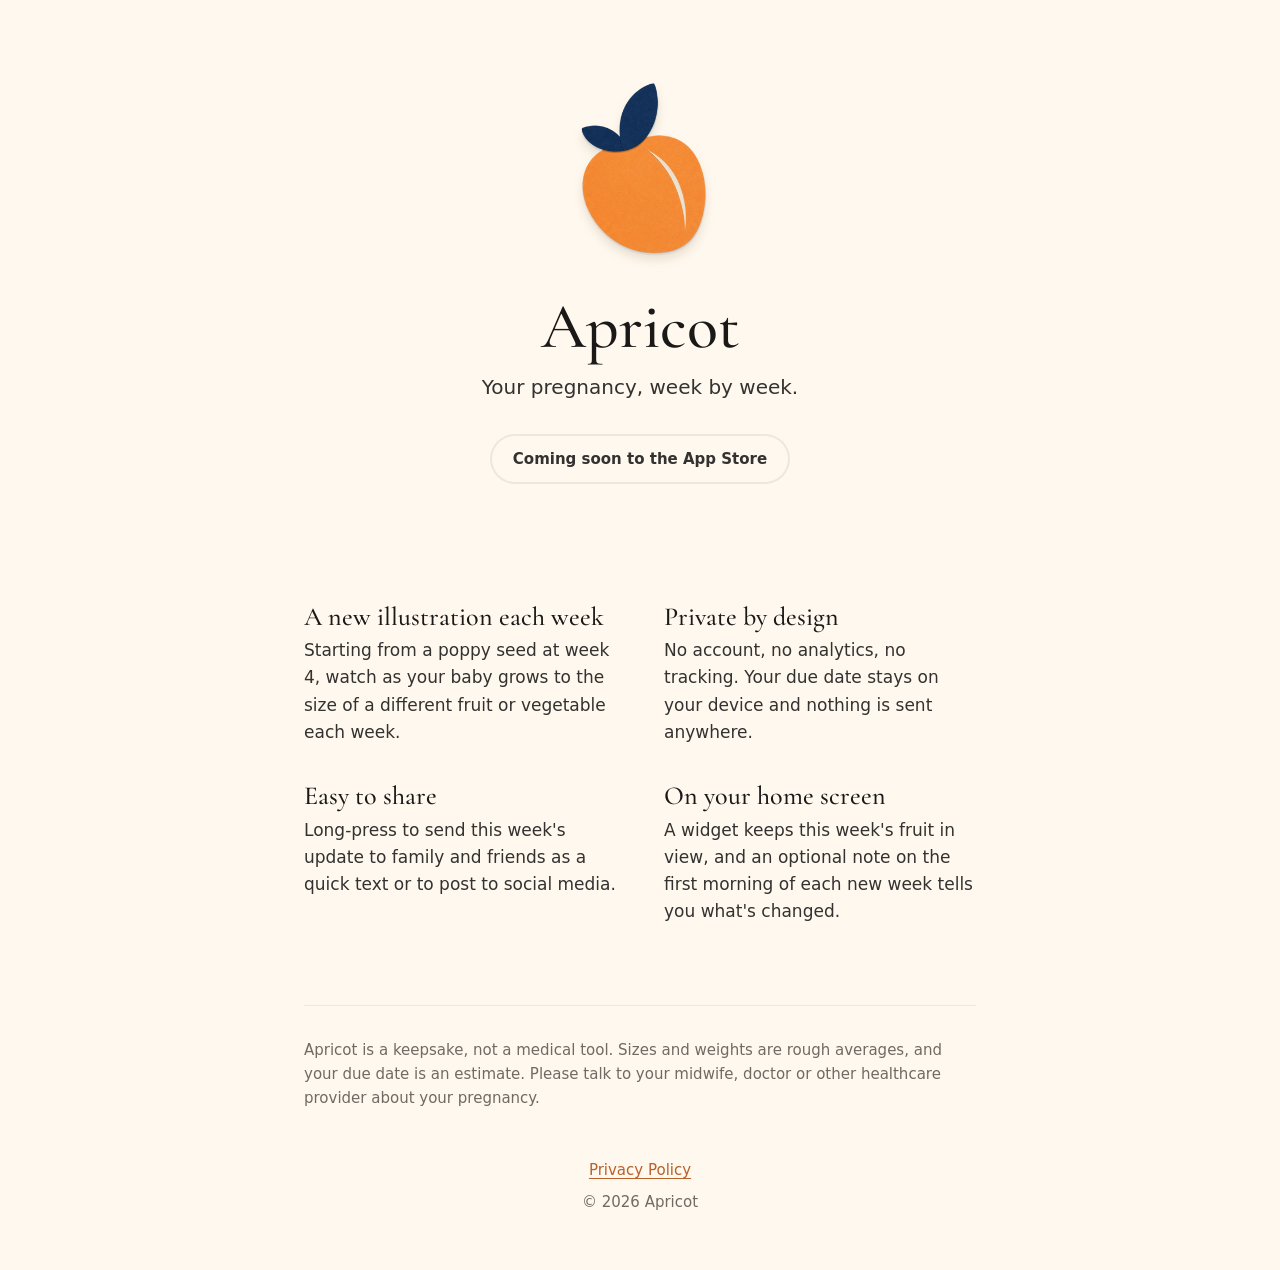
==== index.html @ 3578c649 "Add a landing page and privacy policy for the website Co-Authored-By: Claude Opus 5.5 <noreply@anthr" ====
<!doctype html>
<html lang="en">
<head>
  <meta charset="utf-8">
  <meta name="viewport" content="width=device-width, initial-scale=1">
  <title>Apricot — your pregnancy, week by week</title>
  <meta name="description" content="Apricot shows how big your baby is each week, as a hand-made paper fruit or vegetable. No accounts, no tracking — everything stays on your iPhone.">
  <meta name="theme-color" content="#fff8ee">
  <link rel="icon" href="images/favicon.png">
  <link rel="apple-touch-icon" href="images/icon.png">
  <link rel="stylesheet" href="style.css">
</head>
<body>
  <main>
    <header class="hero wrap">
      <img class="fruit" src="images/week-13.png" alt="">
      <h1>Apricot</h1>
      <p class="tagline">Your pregnancy, week by week.</p>
      <span class="badge soon">Coming soon to the App Store</span>
    </header>

    <div class="wrap">
      <section class="features">
        <div>
          <h3>A new illustration each week</h3>
          <p>Starting from a poppy seed at week 4, watch as your baby grows to the size of a different fruit or vegetable each week.</p>
        </div>
        <div>
          <h3>Private by design</h3>
          <p>No account, no analytics, no tracking. Your due date stays on your device and nothing is sent anywhere.</p>
        </div>
        <div>
          <h3>Easy to share</h3>
          <p>Long-press to send this week's update to family and friends as a quick text or to post to social media.</p>
        </div>
        <div>
          <h3>On your home screen</h3>
          <p>A widget keeps this week's fruit in view, and an optional note on the first morning of each new week tells you what's changed.</p>
        </div>
      </section>

      <p class="note">Apricot is a keepsake, not a medical tool. Sizes and weights are rough averages, and your due date is an estimate. Please talk to your midwife, doctor or other healthcare provider about your pregnancy.</p>
    </div>
  </main>

  <footer class="wrap">
    <nav><a href="privacy.html">Privacy Policy</a></nav>
    <div>© 2026 Apricot</div>
  </footer>
</body>
</html>
---- style.css ----
@font-face {
  font-family: "Cormorant Garamond";
  src: url("fonts/CormorantGaramond-Medium.ttf") format("truetype");
  font-weight: 500;
  font-display: swap;
}

/* Apricot's palette, from Shared/Palette.swift. */
:root {
  --paper: #fff8ee;
  --ink: #1a1918;
  --ink-soft: #333230;
  --ink-faint: #6f6a64;
  --link: #b8612a;
  --hairline: rgba(26, 25, 24, 0.08);
  --shadow: rgba(92, 62, 32, 0.12);
}

* { box-sizing: border-box; }

html { -webkit-text-size-adjust: 100%; }

body {
  margin: 0;
  background: var(--paper);
  color: var(--ink);
  font: 17px/1.6 -apple-system, BlinkMacSystemFont, "Segoe UI", system-ui, sans-serif;
  -webkit-font-smoothing: antialiased;
}

a { color: var(--link); text-decoration-thickness: 1px; text-underline-offset: 3px; }
a:hover { text-decoration-thickness: 2px; }

h1, h2, h3, .display {
  font-family: "Cormorant Garamond", Georgia, serif;
  font-weight: 500;
  line-height: 1.1;
  margin: 0;
}

.wrap { max-width: 720px; margin-left: auto; margin-right: auto; padding-left: 24px; padding-right: 24px; }

/* Hero */

.hero { text-align: center; padding: 72px 0 40px; }
.hero .fruit {
  width: 200px; height: 200px;
  filter: drop-shadow(0 1px 0.5px var(--shadow)) drop-shadow(0 6px 5px var(--shadow));
}
.hero h1 { font-size: 64px; margin-top: 12px; }
.hero .tagline { font-size: 20px; color: var(--ink-soft); margin: 8px 0 32px; }

.badge {
  display: inline-block;
  padding: 12px 22px;
  border-radius: 999px;
  background: var(--ink);
  color: var(--paper);
  font-size: 15px;
  font-weight: 600;
  text-decoration: none;
}
.badge.soon { background: transparent; color: var(--ink-soft); box-shadow: inset 0 0 0 1px var(--hairline), 0 0 0 1px var(--hairline); }

/* Features */

.features {
  display: grid;
  grid-template-columns: repeat(2, 1fr);
  gap: 36px 48px;
  padding: 80px 0 24px;
}
.features h3 { font-size: 26px; margin-bottom: 6px; }
.features p { margin: 0; color: var(--ink-soft); }

.note {
  margin: 56px 0 0;
  padding-top: 32px;
  border-top: 1px solid var(--hairline);
  color: var(--ink-faint);
  font-size: 15px;
}

/* Long-form pages share the home page's hero, smaller, and its feature headings. */

.hero-small { padding: 56px 0 8px; }
.hero-small .home { display: inline-block; color: var(--ink); text-decoration: none; }
.hero-small .fruit { width: 96px; height: 96px; display: block; margin: 0 auto; }
.hero-small .home .display { display: block; font-size: 26px; margin-top: 4px; }
.hero-small h1 { font-size: 52px; margin-top: 28px; }
.hero-small .tagline { font-size: 16px; color: var(--ink-faint); margin-bottom: 0; }

.page { padding-top: 40px; padding-bottom: 24px; }
.page .lede { font-size: 20px; color: var(--ink); text-align: center; margin: 0 0 48px; padding-bottom: 40px; border-bottom: 1px solid var(--hairline); }
.page h2 { font-size: 26px; margin: 36px 0 6px; }
.page p, .page li { color: var(--ink-soft); margin: 0; }
.page p + p, .page p + ul, .page ul + p { margin-top: 12px; }
.page ul { padding-left: 22px; }
.page li + li { margin-top: 4px; }

/* Footer */

footer {
  padding: 48px 0 56px;
  text-align: center;
  font-size: 15px;
  color: var(--ink-faint);
}
footer nav { display: flex; justify-content: center; gap: 24px; margin-bottom: 8px; }

@media (max-width: 640px) {
  body { font-size: 16px; }
  .hero { padding-top: 48px; }
  .hero .fruit { width: 160px; height: 160px; }
  .hero h1 { font-size: 52px; }
  .features { grid-template-columns: 1fr; gap: 28px; padding-top: 64px; }
  .wrap { padding-left: 20px; padding-right: 20px; }
  .hero-small { padding-top: 40px; }
  .hero-small .fruit { width: 88px; height: 88px; }
  .hero-small h1 { font-size: 42px; }
}
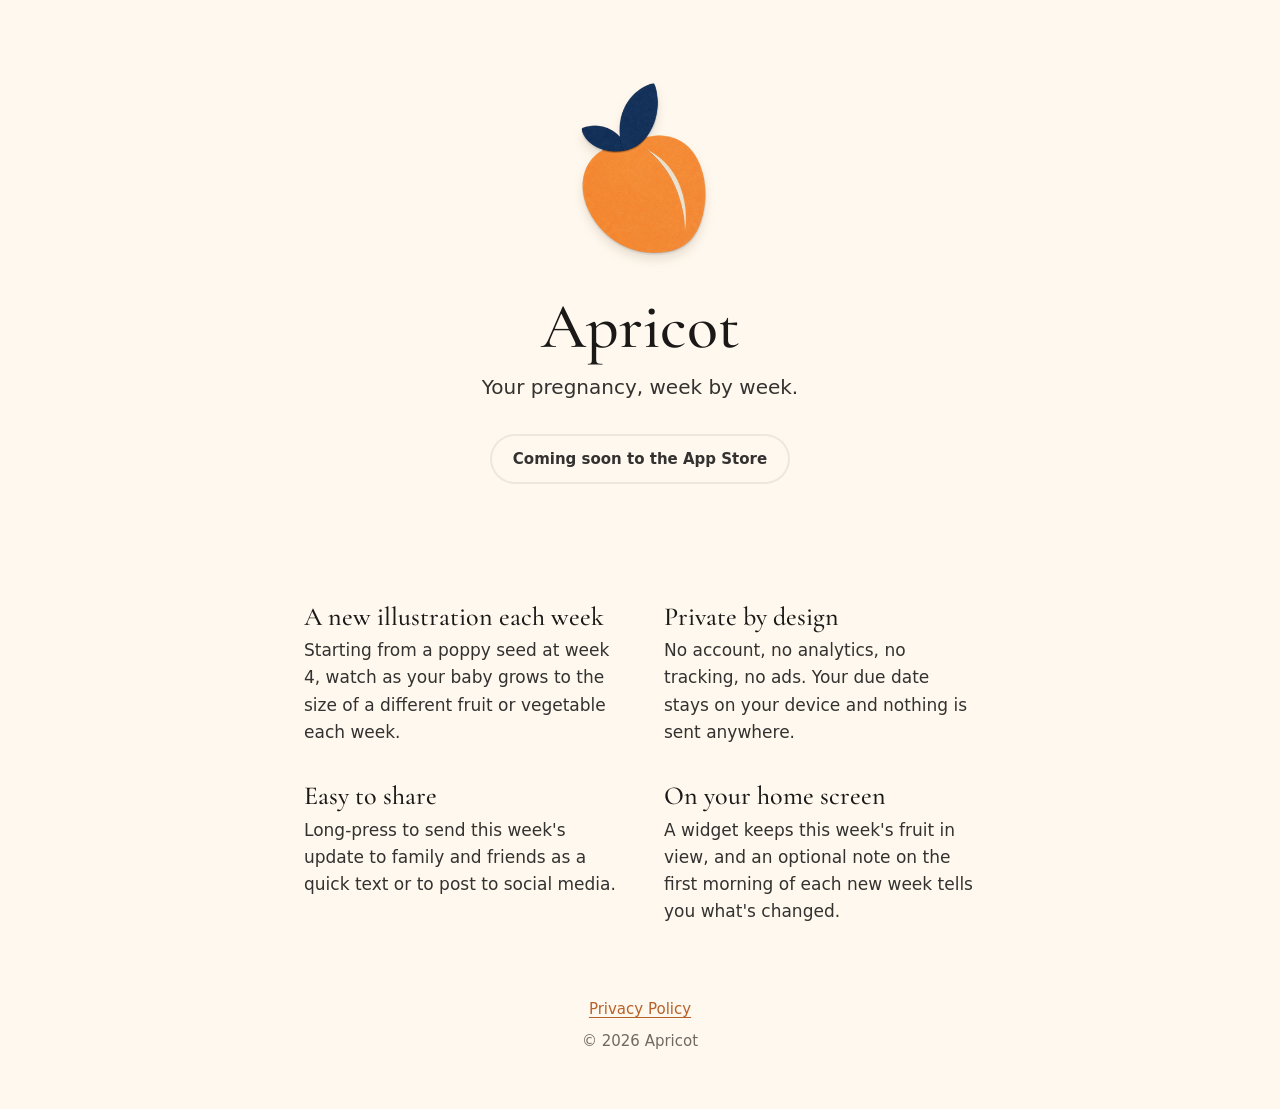
==== commit 5bec1fdd: "Drop the medical note from the landing page; add no ads Co-Authored-By: Claude Opus 5.5 <noreply@ant" ====
--- a/index.html
+++ b/index.html
@@ -27,7 +27,7 @@
         </div>
         <div>
           <h3>Private by design</h3>
-          <p>No account, no analytics, no tracking. Your due date stays on your device and nothing is sent anywhere.</p>
+          <p>No account, no analytics, no tracking, no ads. Your due date stays on your device and nothing is sent anywhere.</p>
         </div>
         <div>
           <h3>Easy to share</h3>
@@ -38,8 +38,6 @@
           <p>A widget keeps this week's fruit in view, and an optional note on the first morning of each new week tells you what's changed.</p>
         </div>
       </section>
-
-      <p class="note">Apricot is a keepsake, not a medical tool. Sizes and weights are rough averages, and your due date is an estimate. Please talk to your midwife, doctor or other healthcare provider about your pregnancy.</p>
     </div>
   </main>
 
--- a/style.css
+++ b/style.css
@@ -73,14 +73,6 @@
 .features h3 { font-size: 26px; margin-bottom: 6px; }
 .features p { margin: 0; color: var(--ink-soft); }
 
-.note {
-  margin: 56px 0 0;
-  padding-top: 32px;
-  border-top: 1px solid var(--hairline);
-  color: var(--ink-faint);
-  font-size: 15px;
-}
-
 /* Long-form pages share the home page's hero, smaller, and its feature headings. */
 
 .hero-small { padding: 56px 0 8px; }
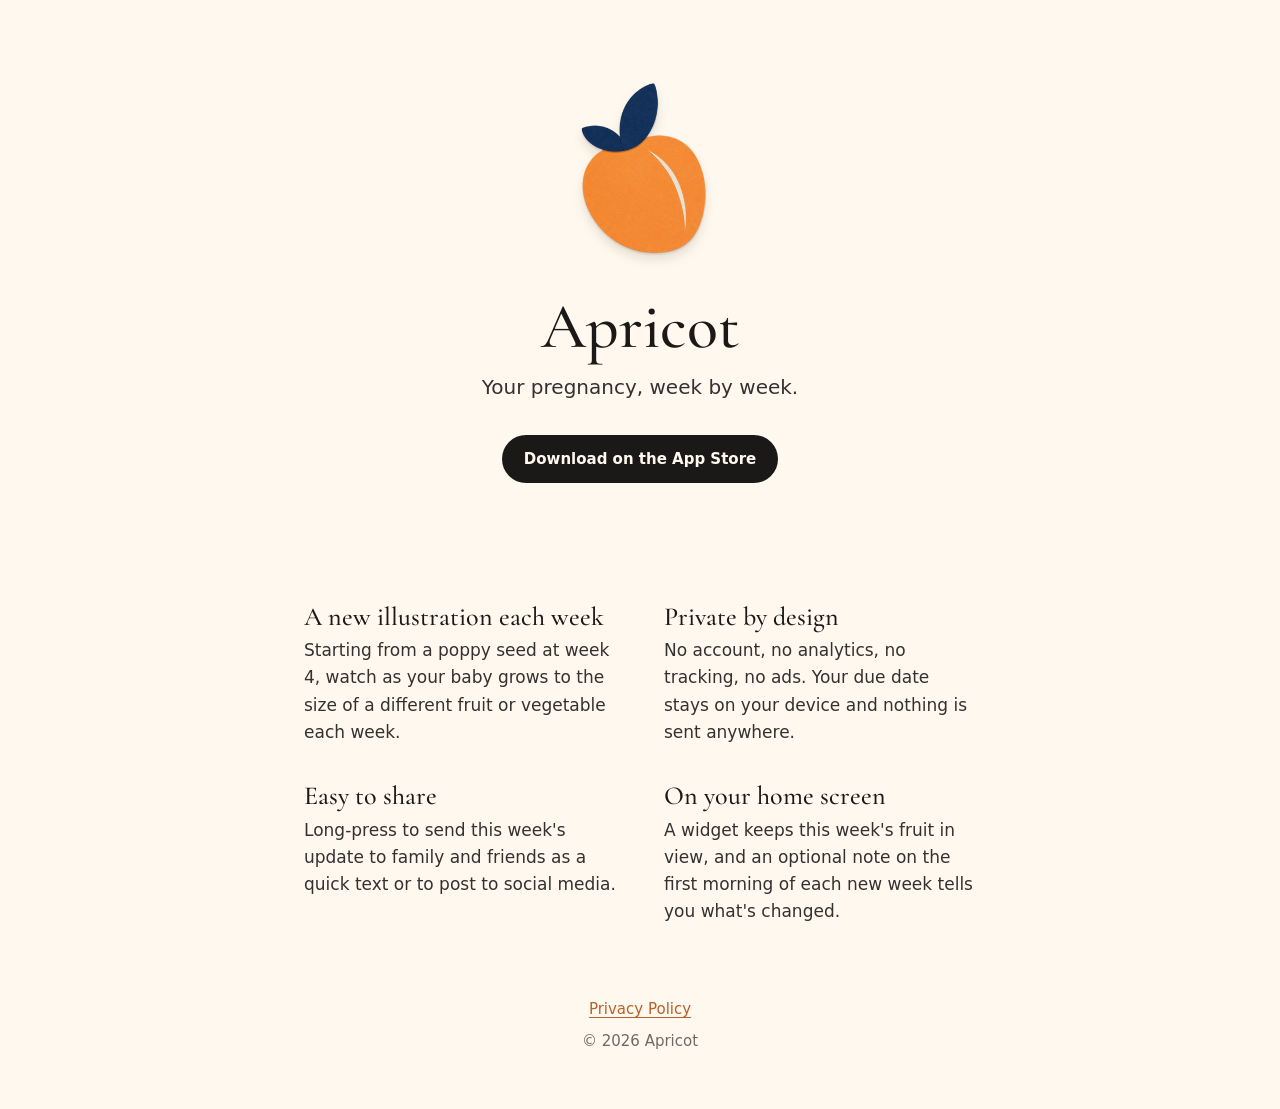
==== commit 864b7c65: "Link the landing page to the App Store Co-Authored-By: Claude Opus 5.5 <noreply@anthropic.com>" ====
--- a/index.html
+++ b/index.html
@@ -6,6 +6,7 @@
   <title>Apricot — your pregnancy, week by week</title>
   <meta name="description" content="Apricot shows how big your baby is each week, as a hand-made paper fruit or vegetable. No accounts, no tracking — everything stays on your iPhone.">
   <meta name="theme-color" content="#fff8ee">
+  <meta name="apple-itunes-app" content="app-id=6817573844">
   <link rel="icon" href="images/favicon.png">
   <link rel="apple-touch-icon" href="images/icon.png">
   <link rel="stylesheet" href="style.css">
@@ -16,7 +17,7 @@
       <img class="fruit" src="images/week-13.png" alt="">
       <h1>Apricot</h1>
       <p class="tagline">Your pregnancy, week by week.</p>
-      <span class="badge soon">Coming soon to the App Store</span>
+      <a class="badge" href="https://apps.apple.com/us/app/apricot-pregnancy-tracker/id6817573844">Download on the App Store</a>
     </header>
 
     <div class="wrap">
--- a/style.css
+++ b/style.css
@@ -60,7 +60,7 @@
   font-weight: 600;
   text-decoration: none;
 }
-.badge.soon { background: transparent; color: var(--ink-soft); box-shadow: inset 0 0 0 1px var(--hairline), 0 0 0 1px var(--hairline); }
+.badge:hover { opacity: 0.85; }
 
 /* Features */
 
